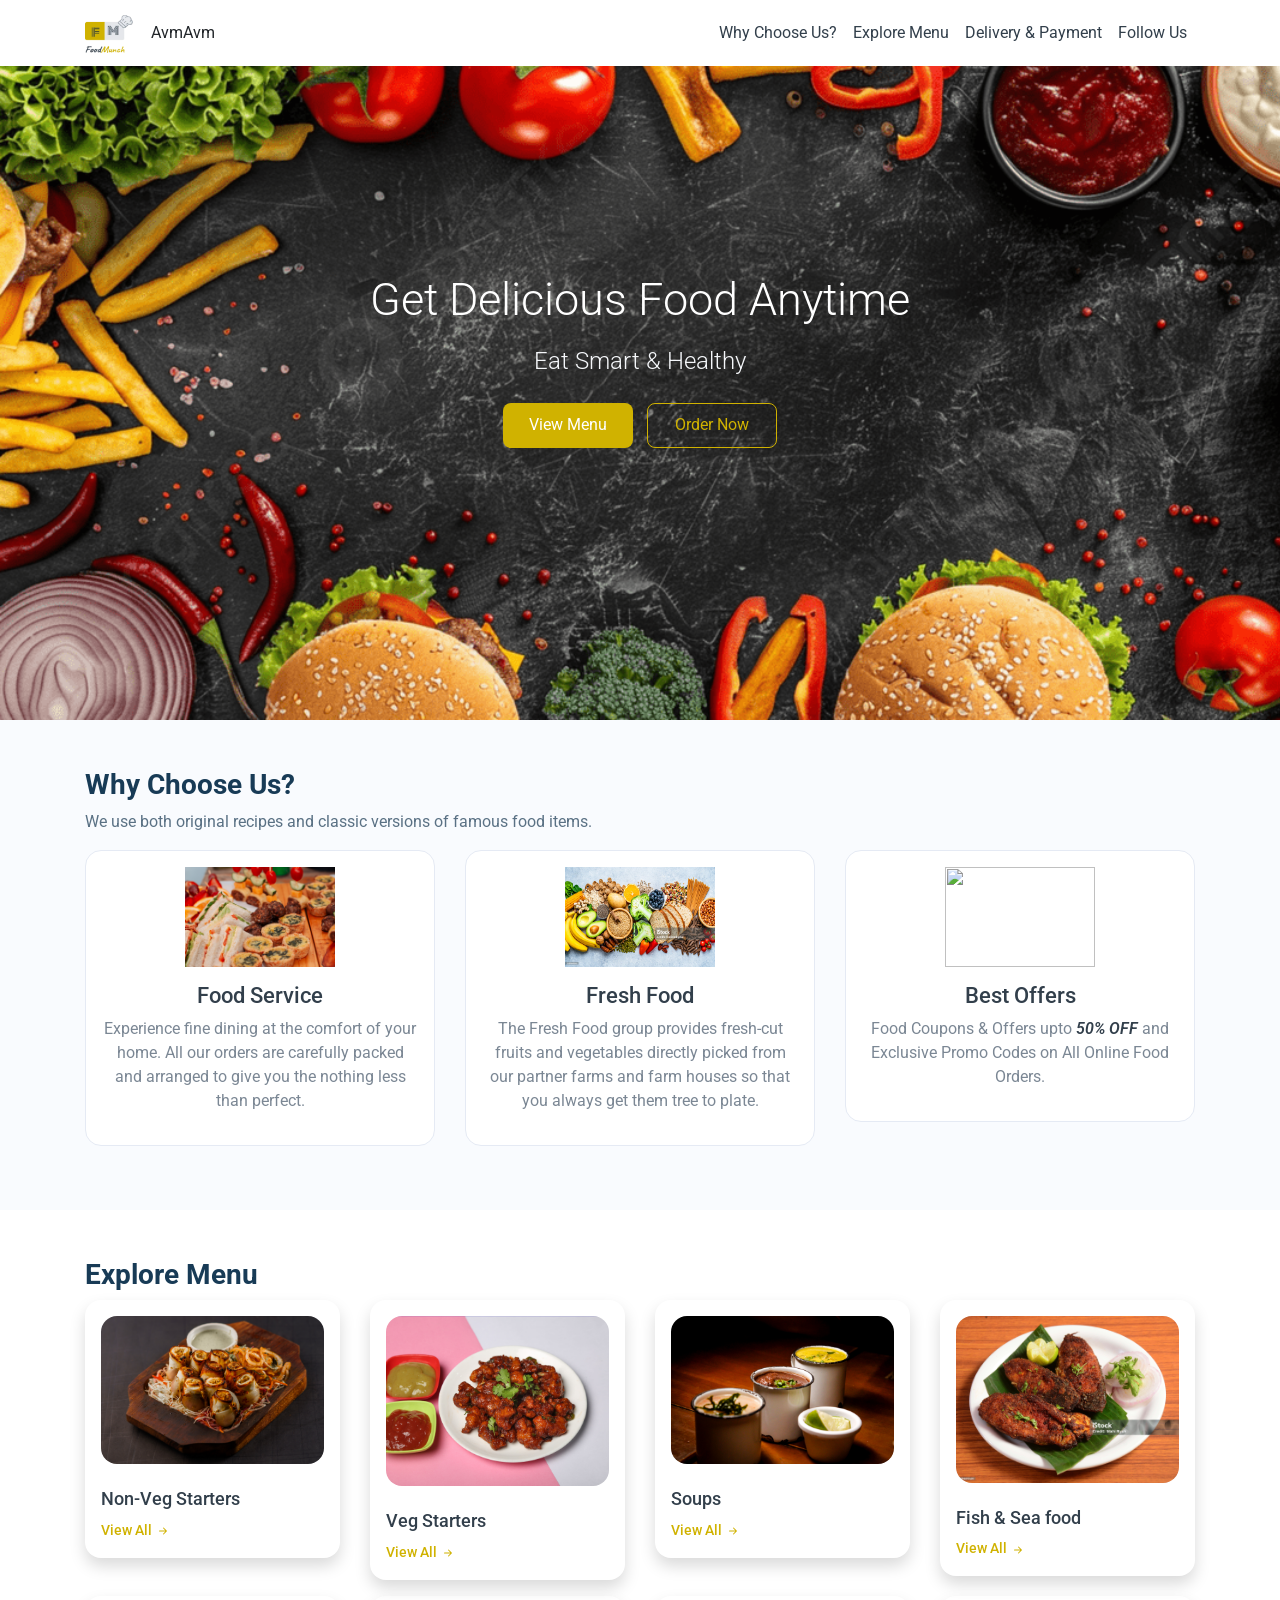
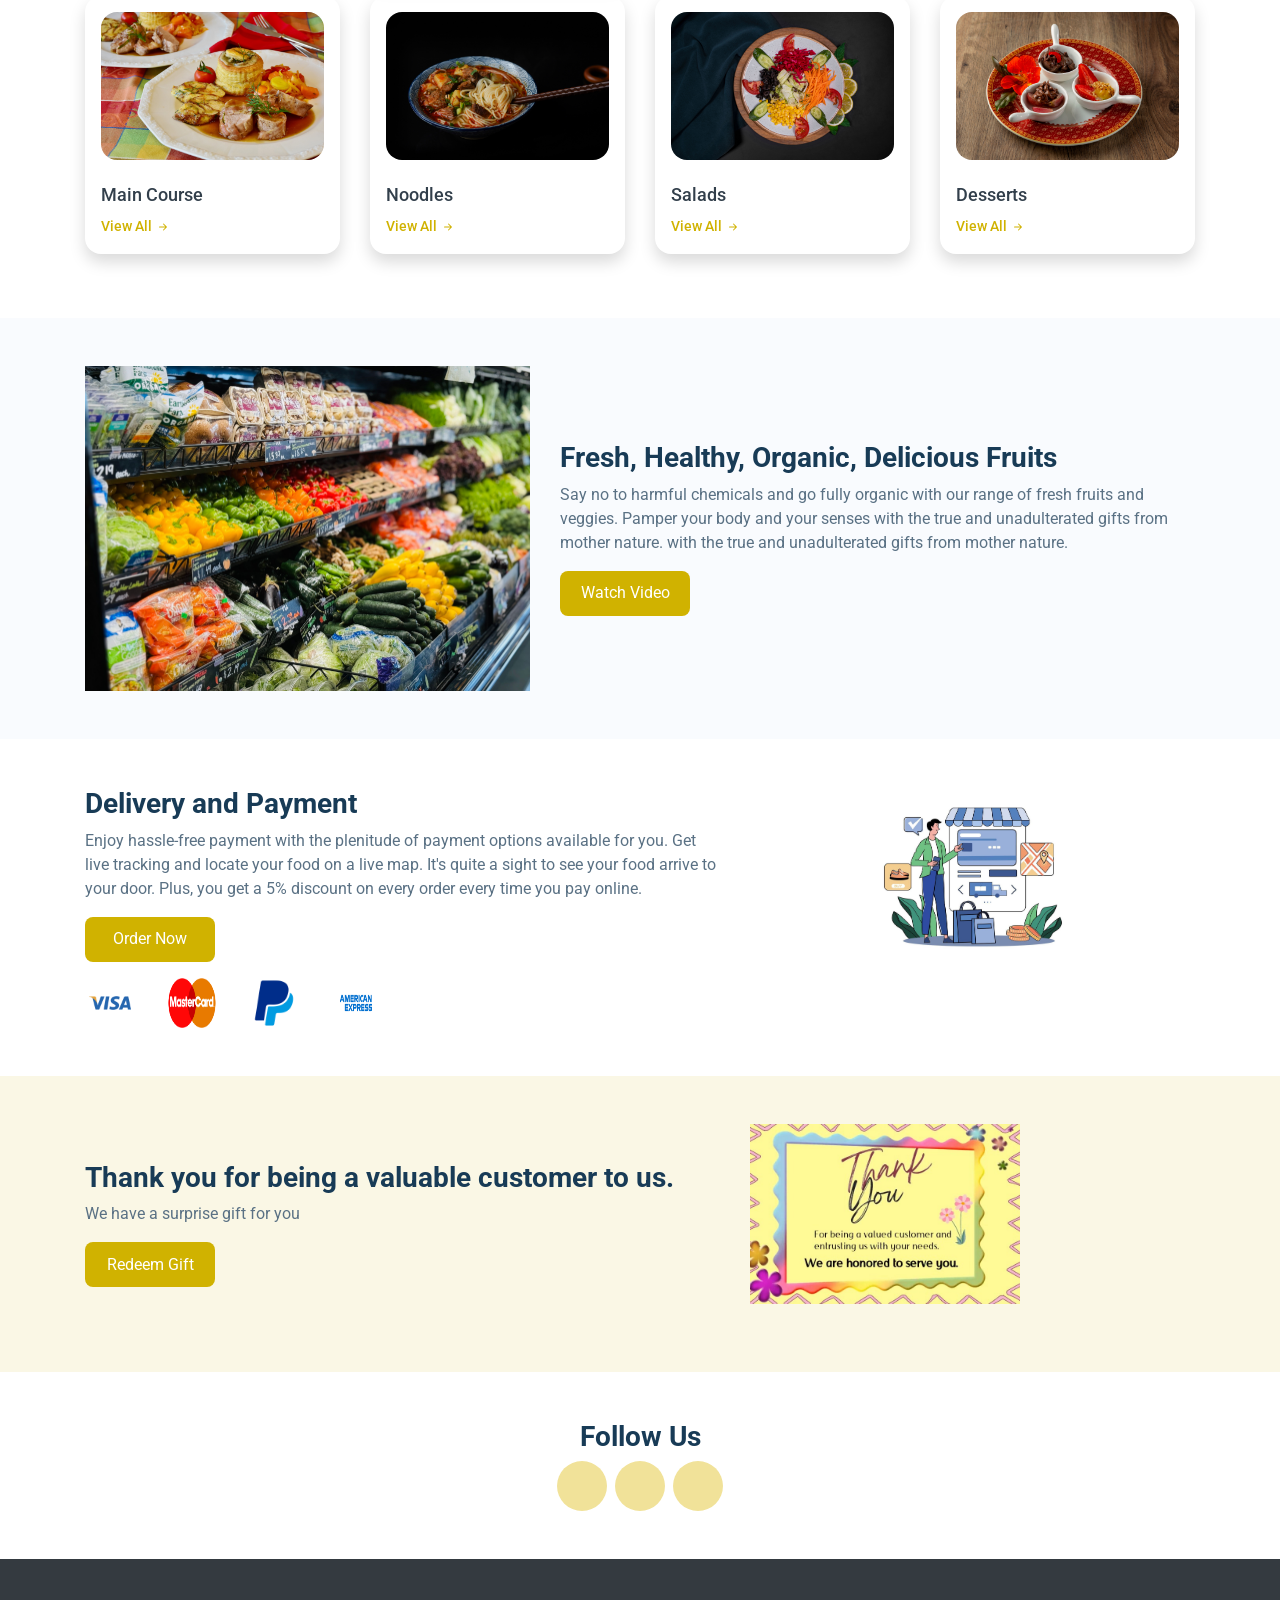
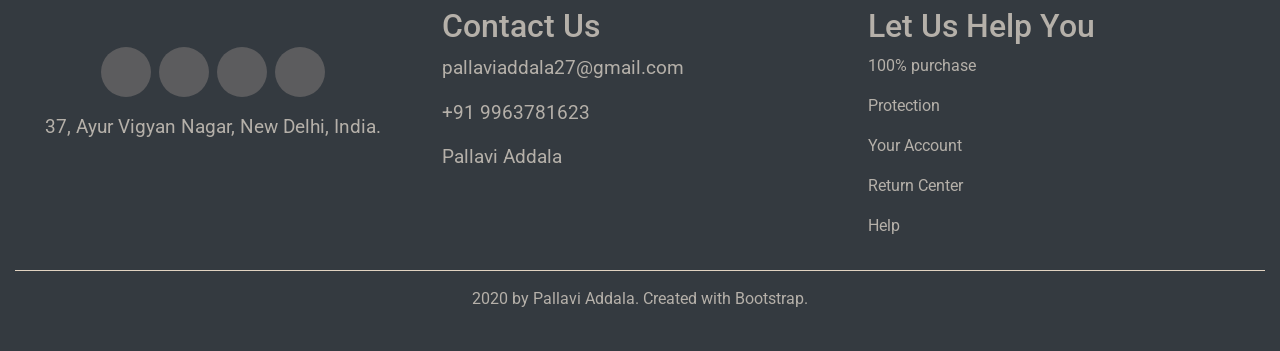
==== index.html @ d108f18e "Rename foodWebsite.html to index.html" ====
<!DOCTYPE html>
<html>
  <head>
    <link rel="stylesheet" href="style.css" />
    <link rel="stylesheet"
      href="https://stackpath.bootstrapcdn.com/bootstrap/4.5.2/css/bootstrap.min.css"
      integrity="sha384-JcKb8q3iqJ61gNV9KGb8thSsNjpSL0n8PARn9HuZOnIxN0hoP+VmmDGMN5t9UJ0Z"
      crossorigin="anonymous" />
    <script src="https://code.jquery.com/jquery-3.5.1.slim.min.js"
      integrity="sha384-DfXdz2htPH0lsSSs5nCTpuj/zy4C+OGpamoFVy38MVBnE+IbbVYUew+OrCXaRkfj"
      crossorigin="anonymous"></script>
    <script
      src="https://cdn.jsdelivr.net/npm/popper.js@1.16.1/dist/umd/popper.min.js"
      integrity="sha384-9/reFTGAW83EW2RDu2S0VKaIzap3H66lZH81PoYlFhbGU+6BZp6G7niu735Sk7lN"
      crossorigin="anonymous"></script>
    <script
      src="https://stackpath.bootstrapcdn.com/bootstrap/4.5.2/js/bootstrap.min.js"
      integrity="sha384-B4gt1jrGC7Jh4AgTPSdUtOBvfO8shuf57BaghqFfPlYxofvL8/KUEfYiJOMMV+rV"
      crossorigin="anonymous"></script>
    <script src="https://kit.fontawesome.com/bcf6364679.js"
      crossorigin="anonymous"></script>
    <title>Food Munch</title>
  </head>
  <body>
    <nav class="navbar navbar-expand-lg navbar-light bg-white fixed-top">
      <div class="container">
        <a class="navbar-brand" href="#">
          <img
            src="./assets/food-munch-img.webp"
            class="food-munch-logo" />
          <a>Avm</a>
          <br />
          <a>Avm</a>
        </a>
        <button class="navbar-toggler" type="button" data-toggle="collapse"
          data-target="#navbarNavAltMarkup" aria-controls="navbarNavAltMarkup"
          aria-expanded="false" aria-label="Toggle navigation">
          <span class="navbar-toggler-icon"></span>
        </button>
        <div class="collapse navbar-collapse" id="navbarNavAltMarkup">
          <div class="navbar-nav ml-auto">
            <a class="nav-link active" id="navItem1" href="#wcuSection">
              Why Choose Us?
              <span class="sr-only">(current)</span>
            </a>
            <a class="nav-link" href="#exploreMenuSection" id="navItem2">Explore
              Menu</a>
            <a class="nav-link" href="#deliveryPaymentSection"
              id="navItem3">Delivery & Payment</a>
            <a class="nav-link" href="#followUsSection" id="navItem4">Follow
              Us</a>
          </div>
        </div>
      </div>
    </nav>
    <div
      class="banner-section-bg-container d-flex justify-content-center flex-column">
      <div class="text-center">
        <h1 class="banner-heading mb-3">Get Delicious Food Anytime</h1>
        <p class="banner-caption mb-4">Eat Smart & Healthy</p>
        <button class="custom-button">View Menu</button>
        <button class="custom-outline-button">Order Now</button>
      </div>
    </div>
    <div class="wcu-section pt-5 pb-5" id="wcuSection">
      <div class="container">
        <div class="row">
          <div class="col-12">
            <h1 class="wcu-section-heading">Why Choose Us?</h1>
            <p class="wcu-section-description">
              We use both original recipes and classic versions of famous food
              items.
            </p>
          </div>
          <div class="col-12 col-md-4">
            <div class="wcu-card p-3 mb-3">
              <img
                src="./assets/food-serving.jpg"
                class="wcu-card-image" />
              <h1 class="wcu-card-title mt-3">Food Service</h1>
              <p class="wcu-card-description">
                Experience fine dining at the comfort of your home. All our
                orders are carefully packed and arranged to give you the nothing
                less than perfect.
              </p>
            </div>
          </div>
          <div class="col-12 col-md-4">
            <div class="wcu-card p-3 mb-3">
              <img
                src="./assets/fresh food.jpg"
                class="wcu-card-image" />
              <h1 class="wcu-card-title mt-3">Fresh Food</h1>
              <p class="wcu-card-description">
                The Fresh Food group provides fresh-cut fruits and vegetables
                directly picked from our partner farms and farm houses so that
                you always get them tree to plate.
              </p>
            </div>
          </div>
          <div class="col-12 col-md-4">
            <div class="wcu-card p-3 mb-3">
              <img
                src="./assets/best offers.jpg"
                class="wcu-card-image" />
              <h1 class="wcu-card-title mt-3">Best Offers</h1>
              <p class="wcu-card-description">
                Food Coupons & Offers upto
                <span class="offers">50% OFF</span>
                and Exclusive Promo Codes on All Online Food Orders.
              </p>
            </div>
          </div>
        </div>
      </div>
    </div>
    <div class="explore-menu-section pt-5 pb-5" id="exploreMenuSection">
      <div class="container">
        <div class="row">
          <div class="col-12">
            <h1 class="menu-section-heading">Explore Menu</h1>
          </div>
          <div class="col-12 col-md-6 col-lg-3">
            <div class="shadow menu-item-card p-3 mb-3">
              <img
                src="./assets/Non-Veg-Starters.jpg"
                class="menu-item-image w-100" />
              <h1 class="menu-card-title">Non-Veg Starters</h1>
              <a href class="menu-item-link">
                View All
                <svg width="16px" height="16px" viewbox="0 0 16 16"
                  class="bi bi-arrow-right-short" fill="#d0b200"
                  xmlns="http://www.w3.org/2000/svg">
                  <path
                    fill-rule="evenodd"
                    d="M4 8a.5.5 0 0 1 .5-.5h5.793L8.146 5.354a.5.5 0 1 1 .708-.708l3 3a.5.5 0 0 1 0 .708l-3 3a.5.5 0 0 1-.708-.708L10.293 8.5H4.5A.5.5 0 0 1 4 8z" />
                </svg>
              </a>
            </div>
          </div>
          <div class="col-12 col-md-6 col-lg-3">
            <div class="shadow menu-item-card p-3 mb-3">
              <img
                src="./assets/Veg-Starters.jpg"
                class="menu-item-image" width="100%" />
              <h1 class="menu-card-title">Veg Starters</h1>
              <a href class="menu-item-link">
                View All
                <svg width="16px" height="16px" viewbox="0 0 16 16"
                  class="bi bi-arrow-right" fill="#d0b200"
                  xmlns="http://www.w3.org/2000/svg">
                  <path
                    fill-rule="evenodd"
                    d="M4 8a.5.5 0 0 1 .5-.5h5.793L8.146 5.354a.5.5 0 1 1 .708-.708l3 3a.5.5 0 0 1 0 .708l-3 3a.5.5 0 0 1-.708-.708L10.293 8.5H4.5A.5.5 0 0 1 4 8z" />
                </svg>
              </a>
            </div>
          </div>
          <div class="col-12 col-md-6 col-lg-3">
            <div class="menu-item-card shadow p-3 mb-3">
              <img
                src="./assets/Soups.jpg"
                class="menu-item-image w-100" />
              <h1 class="menu-card-title">Soups</h1>
              <a href class="menu-item-link">
                View All
                <svg width="16px" height="16px" viewbox="0 0 16 16"
                  class="bi bi-arrow-right" fill="#d0b200"
                  xmlns="http://www.w3.org/2000/svg">
                  <path
                    fill-rule="evenodd"
                    d="M4 8a.5.5 0 0 1 .5-.5h5.793L8.146 5.354a.5.5 0 1 1 .708-.708l3 3a.5.5 0 0 1 0 .708l-3 3a.5.5 0 0 1-.708-.708L10.293 8.5H4.5A.5.5 0 0 1 4 8z" />
                </svg>
              </a>
            </div>
          </div>
          <div class="col-12 col-md-6 col-lg-3">
            <div class="menu-item-card shadow p-3 mb-3">
              <img
                src="./assets/Fish & Sea food.jpg"
                class="menu-item-image w-100" />
              <h1 class="menu-card-title">Fish & Sea food</h1>
              <a href class="menu-item-link">
                View All
                <svg width="16px" height="16px" viewbox="0 0 16 16"
                  class="bi bi-arrow-right" fill="#d0b200"
                  xmlns="http://www.w3.org/2000/svg">
                  <path
                    fill-rule="evenodd"
                    d="M4 8a.5.5 0 0 1 .5-.5h5.793L8.146 5.354a.5.5 0 1 1 .708-.708l3 3a.5.5 0 0 1 0 .708l-3 3a.5.5 0 0 1-.708-.708L10.293 8.5H4.5A.5.5 0 0 1 4 8z" />
                </svg>
              </a>
            </div>
          </div>
          <div class="col-12 col-md-6 col-lg-3">
            <div class="menu-item-card shadow p-3 mb-3">
              <img
                src="./assets/Main Course.jpg"
                class="menu-item-image w-100" />
              <h1 class="menu-card-title">Main Course</h1>
              <a href class="menu-item-link">
                View All
                <svg width="16px" height="16px" viewbox="0 0 16 16"
                  class="bi bi-arrow-right" fill="#d0b200"
                  xmlns="http://www.w3.org/2000/svg">
                  <path
                    fill-rule="evenodd"
                    d="M4 8a.5.5 0 0 1 .5-.5h5.793L8.146 5.354a.5.5 0 1 1 .708-.708l3 3a.5.5 0 0 1 0 .708l-3 3a.5.5 0 0 1-.708-.708L10.293 8.5H4.5A.5.5 0 0 1 4 8z" />
                </svg>
              </a>
            </div>
          </div>
          <div class="col-12 col-md-6 col-lg-3">
            <div class="menu-item-card shadow p-3 mb-3">
              <img
                src="./assets/Noodles.jpg"
                class="menu-item-image w-100" />
              <h1 class="menu-card-title">Noodles</h1>
              <a href class="menu-item-link">
                View All
                <svg width="16px" height="16px" viewbox="0 0 16 16"
                  class="bi bi-arrow-right" fill="#d0b200"
                  xmlns="http://www.w3.org/2000/svg">
                  <path
                    fill-rule="evenodd"
                    d="M4 8a.5.5 0 0 1 .5-.5h5.793L8.146 5.354a.5.5 0 1 1 .708-.708l3 3a.5.5 0 0 1 0 .708l-3 3a.5.5 0 0 1-.708-.708L10.293 8.5H4.5A.5.5 0 0 1 4 8z" />
                </svg>
              </a>
            </div>
          </div>
          <div class="col-12 col-md-6 col-lg-3">
            <div class="menu-item-card shadow p-3 mb-3">
              <img
                src="./assets/Salads.jpg"
                class="menu-item-image w-100" />
              <h1 class="menu-card-title">Salads</h1>
              <a href class="menu-item-link">
                View All
                <svg width="16px" height="16px" viewbox="0 0 16 16"
                  class="bi bi-arrow-right" fill="#d0b200"
                  xmlns="http://www.w3.org/2000/svg">
                  <path
                    fill-rule="evenodd"
                    d="M4 8a.5.5 0 0 1 .5-.5h5.793L8.146 5.354a.5.5 0 1 1 .708-.708l3 3a.5.5 0 0 1 0 .708l-3 3a.5.5 0 0 1-.708-.708L10.293 8.5H4.5A.5.5 0 0 1 4 8z" />
                </svg>
              </a>
            </div>
          </div>
          <div class="col-12 col-md-6 col-lg-3">
            <div class="menu-item-card shadow p-3 mb-3">
              <img
                src="./assets/Desserts.jpg"
                class="menu-item-image w-100" />
              <h1 class="menu-card-title">Desserts</h1>
              <a href class="menu-item-link">
                View All
                <svg width="16px" height="16px" viewbox="0 0 16 16"
                  class="bi bi-arrow-right" fill="#d0b200"
                  xmlns="http://www.w3.org/2000/svg">
                  <path
                    fill-rule="evenodd"
                    d="M4 8a.5.5 0 0 1 .5-.5h5.793L8.146 5.354a.5.5 0 1 1 .708-.708l3 3a.5.5 0 0 1 0 .708l-3 3a.5.5 0 0 1-.708-.708L10.293 8.5H4.5A.5.5 0 0 1 4 8z" />
                </svg>
              </a>
            </div>
          </div>
        </div>
      </div>
    </div>
    <div class="healthy-food-section pt-5 pb-5">
      <div class="container">
        <div class="row">
          <div class="col-12 col-md-5">
            <div class="text-center">
              <img
                src="./assets/healthy-food-section-img.jpg"
                class="healthy-food-section-img" />
            </div>
          </div>
          <div
            class="col-12 col-md-7 d-flex flex-column justify-content-center">
            <h1 class="healthy-food-section-heading">
              Fresh, Healthy, Organic, Delicious Fruits
            </h1>
            <p class="healthy-food-section-description">
              Say no to harmful chemicals and go fully organic with our range of
              fresh fruits and veggies. Pamper your body and your senses with
              the true and unadulterated gifts from mother nature. with the true
              and unadulterated gifts from mother nature.
            </p>
            <button class="custom-button">Watch Video</button>
          </div>
        </div>
      </div>
    </div>
    <div class="delivery-and-payment-section pt-5 pb-5"
      id="deliveryPaymentSection">
      <div class="container">
        <div class="row">
          <div class="col-12 col-md-5 order-1 order-md-2">
            <div class="text-center">
              <img
                src="./assets/delivery-and-payment-section-img.jpg"
                class="delivery-and-payment-section-img" />
            </div>
          </div>
          <div class="col-12 col-md-7 order-2 order-md-1">
            <h1 class="delivery-and-payment-section-heading">
              Delivery and Payment
            </h1>
            <p class="delivery-and-payment-section-description">
              Enjoy hassle-free payment with the plenitude of payment options
              available for you. Get live tracking and locate your food on a
              live map. It's quite a sight to see your food arrive to your door.
              Plus, you get a 5% discount on every order every time you pay
              online.
            </p>
            <button class="custom-button">Order Now</button>
            <div class="mt-3">
              <img
                src="./assets/visa-card-img.png"
                class="payment-card-img" />
              <img
                src="./assets/master-card-img.png"
                class="payment-card-img" />
              <img
                src="./assets/paypal-card-img.png"
                class="payment-card-img" />
              <img
                src="./assets/american-express-img.png"
                class="payment-card-img" />
            </div>
          </div>
        </div>
      </div>
    </div>
    <div class="thanking-customers-section pt-5 pb-5">
      <div class="container">
        <div class="row">
          <div
            class="col-12 col-md-7 d-flex flex-column justify-content-center">
            <h1 class="thanking-customers-section-heading">
              Thank you for being a valuable customer to us.
            </h1>
            <p class="thanking-customers-section-description">
              We have a surprise gift for you
            </p>
            <div class="d-md-none">
              <img
                src="./assets/american-express-img.png"
                class="thanking-customers-section-img" />
            </div>
            <div>
              <button class="custom-button">Redeem Gift</button>
            </div>
          </div>
          <div class="col-12 col-md-5 d-none d-md-block">
            <img
              src="./assets/thanking-customers-section-img.jpg"
              class="thanking-customers-section-img" />
          </div>
        </div>
      </div>
    </div>
    <div class="follow-us-section pt-5 pb-5" id="followUsSection">
      <div class="container">
        <div class="row">
          <div class="col-12">
            <h1 class="follow-us-section-heading">Follow Us</h1>
          </div>
          <div class="col-12 d-flex flex-column align-items-center">
            <div class="d-flex flex-row justify-content-center">
              <div class="follow-us-icon-container mr-2">
                <a href="https://twitter.com/"><i
                    class="fab fa-twitter icon "></i></a>
              </div>
              <div class="follow-us-icon-container mr-2">
                <a href="https://instagram.com/"><i
                    class="fab fa-instagram icon"></i></a>
              </div>
              <div class="follow-us-icon-container">
                <a href="https://facebook.com/"><i
                    class="fab fa-facebook icon"></i></a>
              </div>
            </div>
          </div>
        </div>
      </div>
    </div>
    <div id="Follow" class="">
      <div class="container-fluid bg-dark follow">
        <div class="row pt-5">
          <div class="col-12 col-md-4 ">
            <div class="text-center">
              <img
                src="./assets/vr-logo-img.png"
                alt class="img-fluid mt-3 ">
              <div class="d-flex flex-row justify-content-center mt-3 ">
                <div class="follow-us-icon-container1 mr-2">
                  <a href="https://google.com/"><i class="fa-brands icon1 fa-google"></i></a>
                </div>
                <div class="follow-us-icon-container1 mr-2">
                  <a href="https://twitter.com/"><i class="fa-brands icon1 fa-twitter"></i></a>
                </div>
                <div class="follow-us-icon-container1 mr-2">
                  <a href="https://instagram.com/"><i class="fa-brands icon1 fa-instagram"></i></a>
                </div>
                <div class="follow-us-icon-container1">
                  <a href="https://linkedin.com/"><i class="fa-brands icon1 fa-linkedin"></i></a>
                </div>
              </div>
              <div class="mt-3 follow-top">
                <p>37, Ayur Vigyan Nagar, New Delhi, India.</p>
              </div>
            </div>
          </div>
          <div class="col-6 col-md-4 mb-5">
            <h2>Contact Us</h2> 
            <p class="paragraph_bottom"> <i class="fa-solid fa-envelope"></i>
              pallaviaddala27@gmail.com</p>
            <p class="paragraph_bottom"><i class="fa-solid fa-phone"></i> +91 9963781623</p>
            <p class="paragraph_bottom">
              <i class="fa-sharp fa-solid fa-pen-nib"></i> Pallavi Addala</p>
          </div>
          <div class="col-6 col-md-4 ">
            <h2>Let Us Help You</h2>
            <p>100% purchase</p>
            <p>Protection</p>
            <p>Your Account</p>
            <p>Return Center</p>
            <p>Help</p>
          </div>
        </div>
        <hr />
        <div class="text-center pb-4">
          <p><i class="fa-regular fa-copyright d-md-none"></i> 2020 by Pallavi Addala.
            Created with Bootstrap.</p>
        </div>
      </div>
    </div>
  </body>
</html>
---- style.css ----
@import url("https://fonts.googleapis.com/css2?family=Bree+Serif&family=Caveat:wght@400;700&family=Lobster&family=Monoton&family=Open+Sans:ital,wght@0,400;0,700;1,400;1,700&family=Playfair+Display+SC:ital,wght@0,400;0,700;1,700&family=Playfair+Display:ital,wght@0,400;0,700;1,700&family=Roboto:ital,wght@0,400;0,700;1,400;1,700&family=Source+Sans+Pro:ital,wght@0,400;0,700;1,700&family=Work+Sans:ital,wght@0,400;0,700;1,700&display=swap");

.food-munch-logo {
    width: 50px;
    height: 40px;
}

#navItem1 {
    color: #323f4b;
    font-family: "Roboto";
}

#navItem2 {
    color: #323f4b;
    font-family: "Roboto";
}

#navItem3 {
    color: #323f4b;
    font-family: "Roboto";
}

#navItem4 {
    color: #323f4b;
    font-family: "Roboto";
}

.banner-section-bg-container {
    background-image: url("./assets/cover-image.jpg");
    height: 80vh;
    background-size: cover;
}

.banner-heading {
    color: white;
    font-family: "Roboto";
    font-size: 45px;
    font-weight: 300;
}

.banner-caption {
    color: #f5f7fa;
    font-family: "Roboto";
    font-size: 24px;
    font-weight: 300;
}

.custom-button {
    color: white;
    background-color: #d0b200;
    width: 130px;
    height: 45px;
    border-width: 0;
    border-radius: 8px;
    margin-right: 10px;
}

.custom-outline-button {
    color: #d0b200;
    background-color: transparent;
    width: 130px;
    height: 45px;
    border-style: solid;
    border-width: 1px;
    border-color: #d0b200;
    border-radius: 8px;
}

.wcu-section {
    background-color: #f9fbfe;
}

.wcu-section-heading {
    color: #183b56;
    font-family: "Roboto";
    font-size: 28px;
    font-weight: 700;
}

.wcu-section-description {
    color: #5a7184;
    font-family: "Roboto";
    font-size: 16px;
}

.wcu-card {
    text-align: center;
    background-color: white;
    border-style: solid;
    border-width: 1px;
    border-color: #e5eaf4;
    border-radius: 16px;
}

.wcu-card-image {
    width: 150px;
    height: 100px;
}

.wcu-card-title {
    color: #323f4b;
    font-family: "Roboto";
    font-size: 22px;
    font-weight: 500;
}

.wcu-card-description {
    color: #7b8794;
    font-family: "Roboto";
    font-size: 16px;
}

.offers {
    color: #323f4b;
    font-style: italic;
    font-weight: 600;
}

.explore-menu-section {
    background-color: white;
}

.menu-section-heading {
    color: #183b56;
    font-family: "Roboto";
    font-size: 28px;
    font-weight: 700;
}

.menu-item-image {
    border-radius: 16px;
}

.menu-card-title {
    color: #323f4b;
    font-family: "Roboto";
    font-size: 18px;
    font-weight: 500;
    margin-top: 24px;
}

.menu-item-link {
    color: #d0b200;
    font-family: "Roboto";
    font-size: 14px;
    font-weight: 500;
}

.menu-item-card {
    border-radius: 16px;
}

.healthy-food-section {
    background-color: #f9fbfe;
}

.healthy-food-section-img {
    width: 100%;
    height: 100%;
}

.healthy-food-section-heading {
    color: #183b56;
    font-family: "Roboto";
    font-size: 28px;
    font-weight: 700;
}

.healthy-food-section-description {
    color: #5a7184;
    font-family: "Roboto";
    font-size: 16px;
}

.delivery-and-payment-section {
    background-color: white;
}

.delivery-and-payment-section-img {
    width: 270px;
}

.delivery-and-payment-section-heading {
    color: #183b56;
    font-family: "Roboto";
    font-size: 28px;
    font-weight: 700;
}

.delivery-and-payment-section-description {
    color: #5a7184;
    font-family: "Roboto";
    font-size: 16px;
}

.payment-card-img {
    width: 50px;
    height: 50px;
    margin-right: 28px;
}

.thanking-customers-section {
    background-color: #d0b2001a;
}

.thanking-customers-section-heading {
    color: #183b56;
    font-family: "Roboto";
    font-size: 28px;
    font-weight: 700;
}

.thanking-customers-section-description {
    color: #5a7184;
    font-family: "Roboto";
    font-size: 16px;
}

.thanking-customers-section-img {
    width: 270px;
    margin-bottom: 20px;
}

.follow-us-section {
    background-color: white;
}

.follow-us-section-heading {
    text-align: center;
    color: #183b56;
    font-family: "Roboto";
    font-size: 28px;
    font-weight: 700;
}

.follow-us-icon-container1 {
    background-color: #5c5c5e;
    width: 50px;
    height: 50px;
    border-radius: 25px;
    display: flex;
    justify-content: center;
    align-items: center;
    color: #fff9f9;

}

.follow-us-icon-container {
    background-color: #f1e299;
    width: 50px;
    height: 50px;
    border-radius: 25px;
    display: flex;
    justify-content: center;
    align-items: center;
    color: #000000;

}

.icon {
    color: #000000;
    font-size: 25px;
}
.icon1 {
    color: #d6cccc;
    font-size: 25px;
}

.footer-section {
    background-color: #0d2436;
}

.footer-section-mail-id {
    color: #959ead;
    font-family: "Roboto";
    font-weight: bold;
    font-size: 16px;
    margin-top: 20px;
}

.footer-section-address {
    color: #959ead;
    font-family: "Roboto";
    font-size: 14px;
}

.icon_follow {
    padding: 20px 20px;
    border-radius: 50%;
    background-color: rgb(71, 69, 68);
    color: rgb(181, 176, 169);
    font-size: large;
    margin-left: 10px;
}

.follow {

 
    color: rgb(181, 176, 169);
}

.paragraph_bottom {
    font-size: larger;
}

.follow-top {
    font-size: larger;
}

hr {
    background-color: antiquewhite;
}

.cardcontainer:hover {
    box-shadow: 0px 0px 5px black;
}
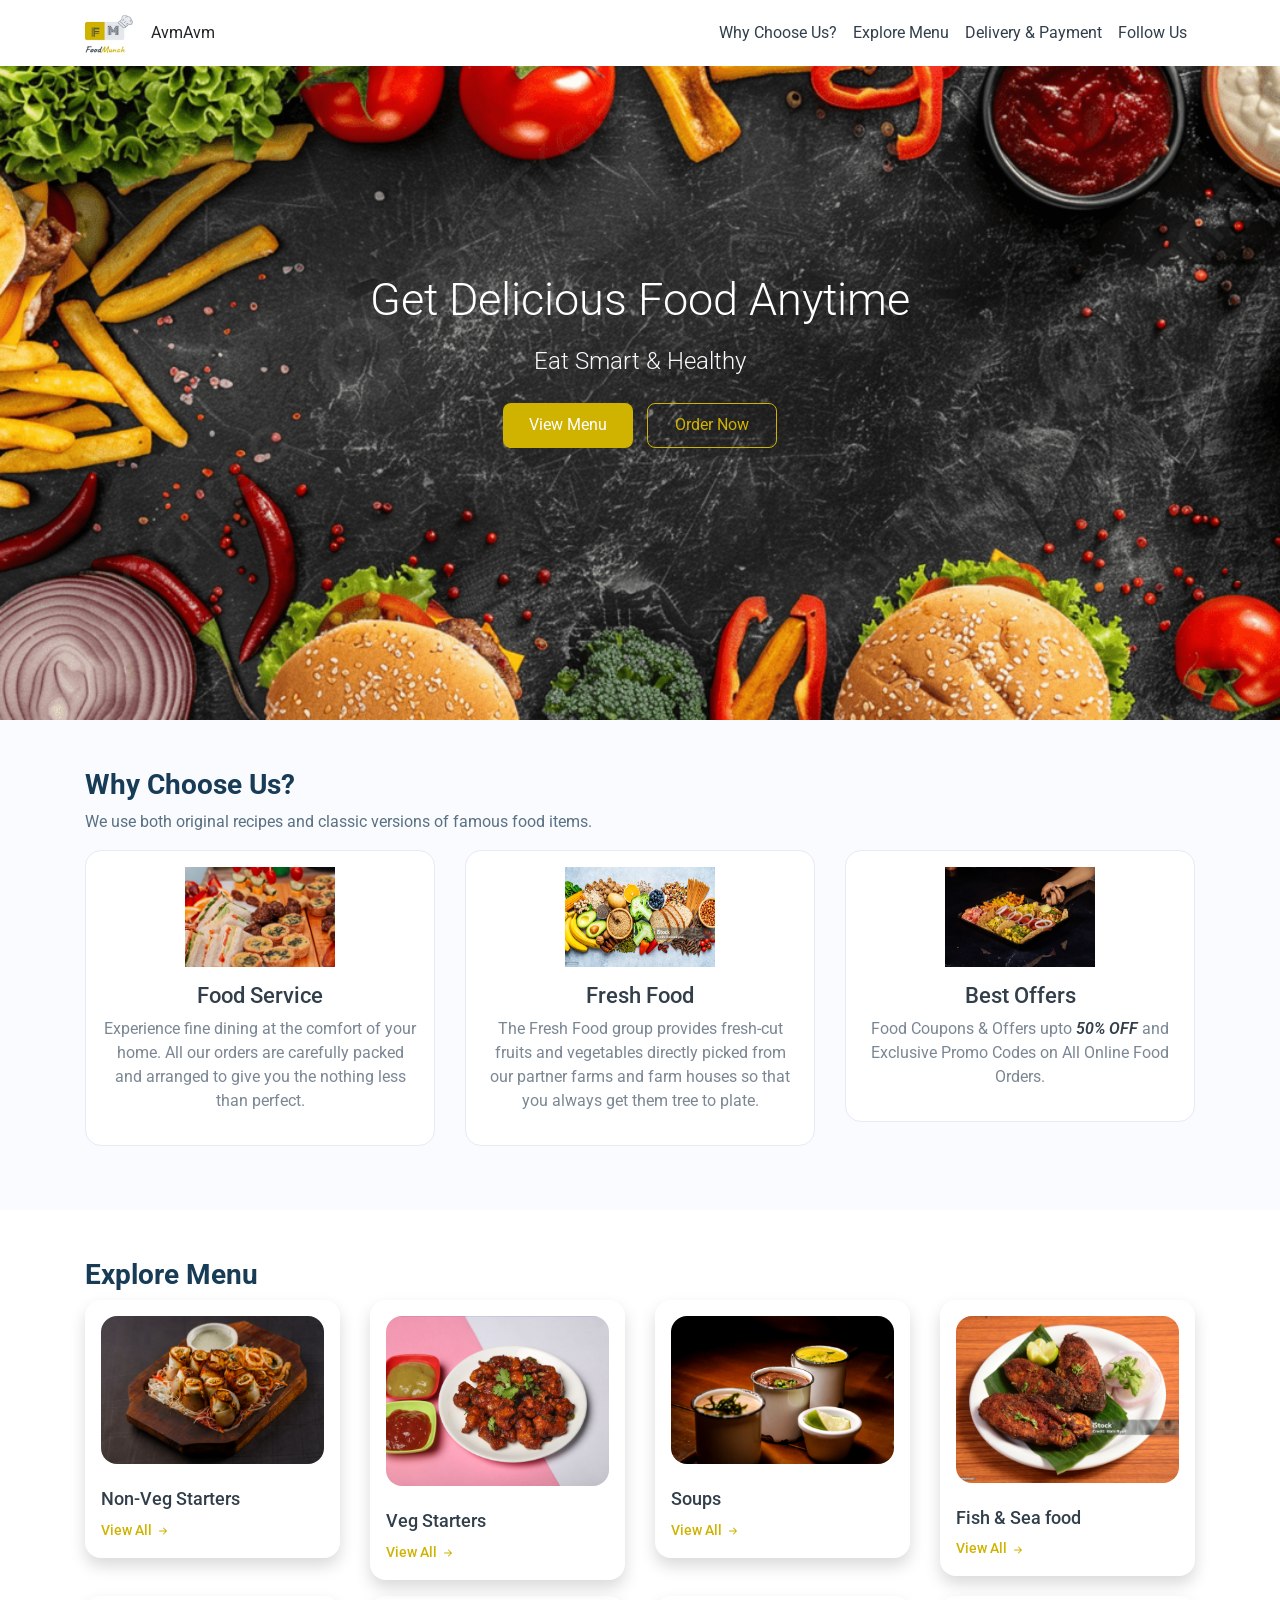
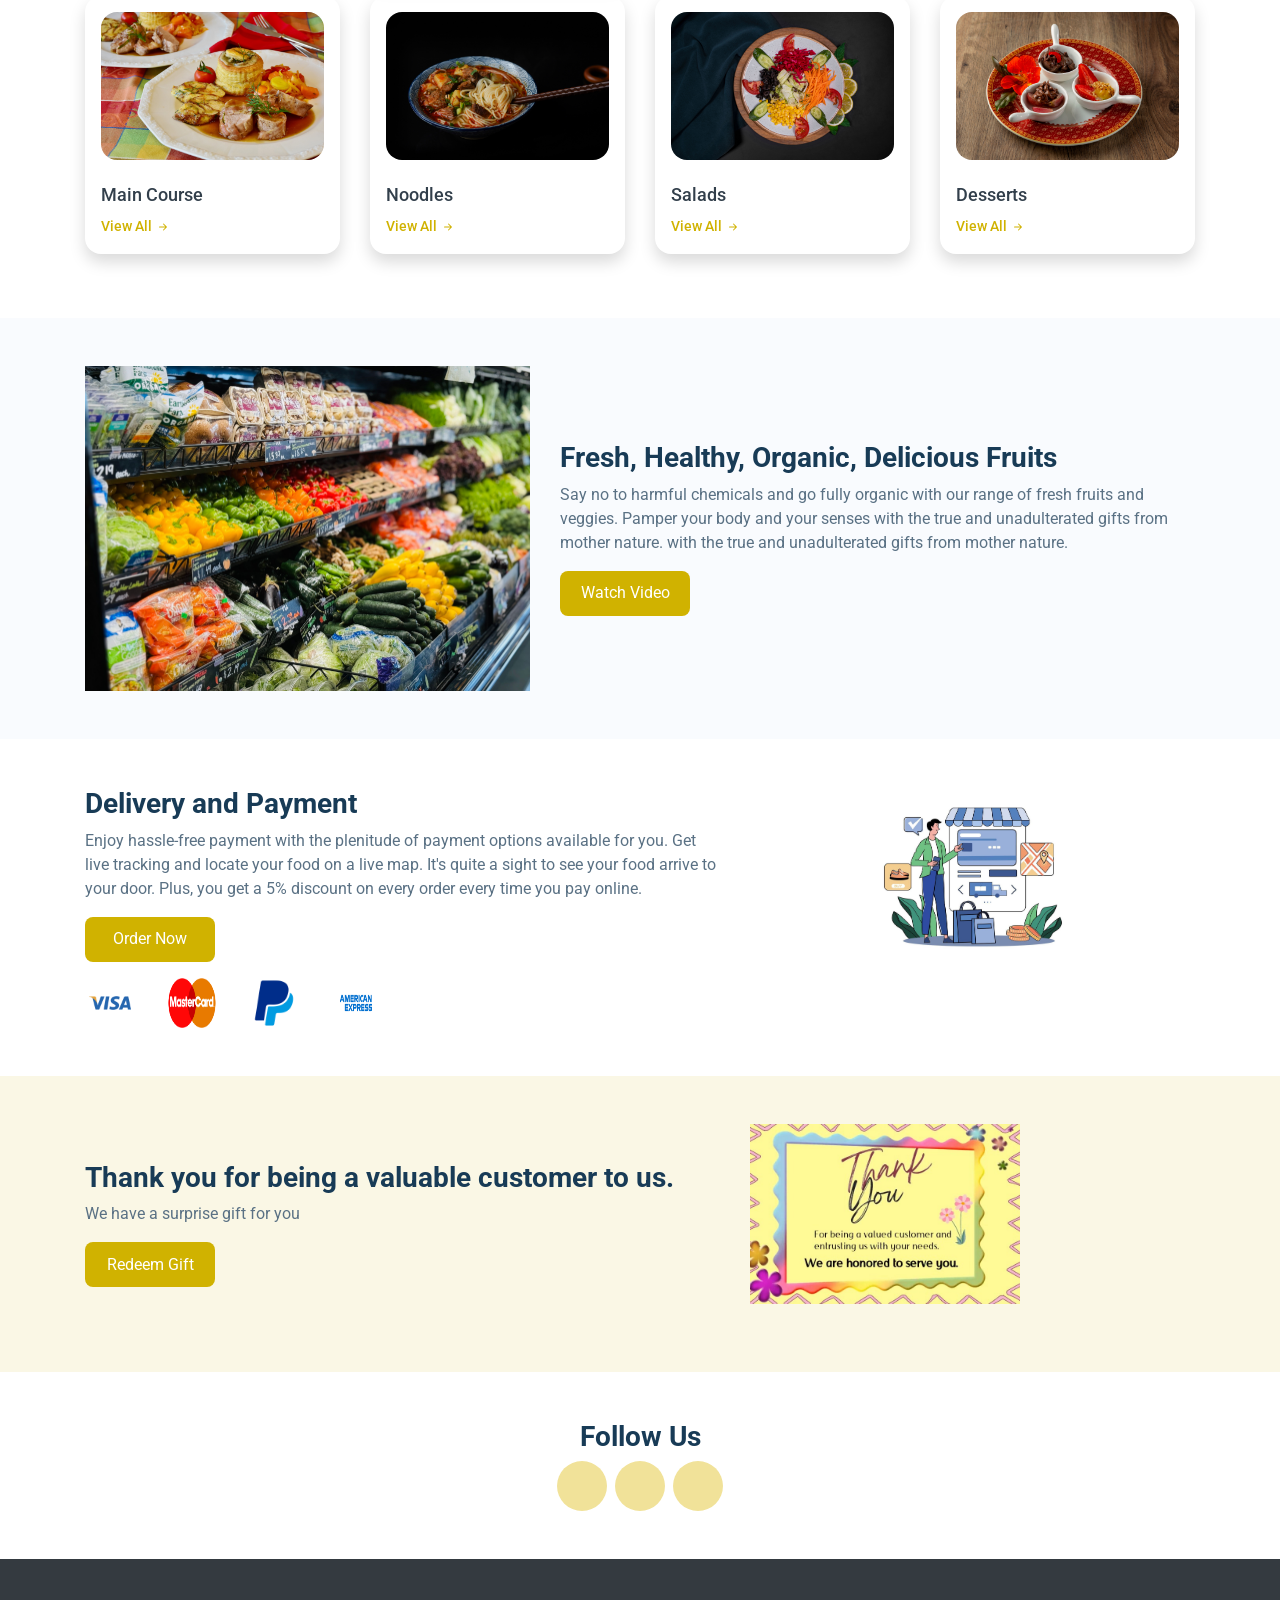
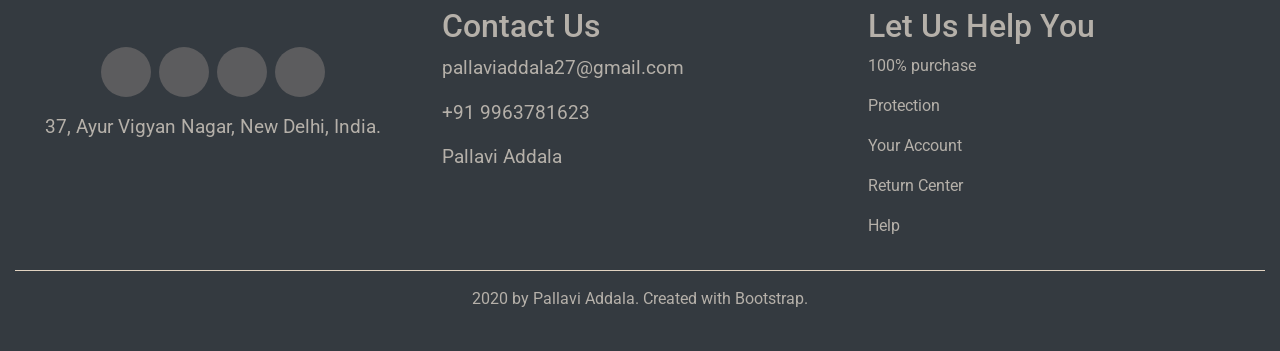
==== commit a20fa73f: "Fix image source filename case sensitivity" ====
--- a/index.html
+++ b/index.html
@@ -101,7 +101,7 @@
           <div class="col-12 col-md-4">
             <div class="wcu-card p-3 mb-3">
               <img
-                src="./assets/best offers.jpg"
+                src="./assets/Best-offers.jpg"
                 class="wcu-card-image" />
               <h1 class="wcu-card-title mt-3">Best Offers</h1>
               <p class="wcu-card-description">
